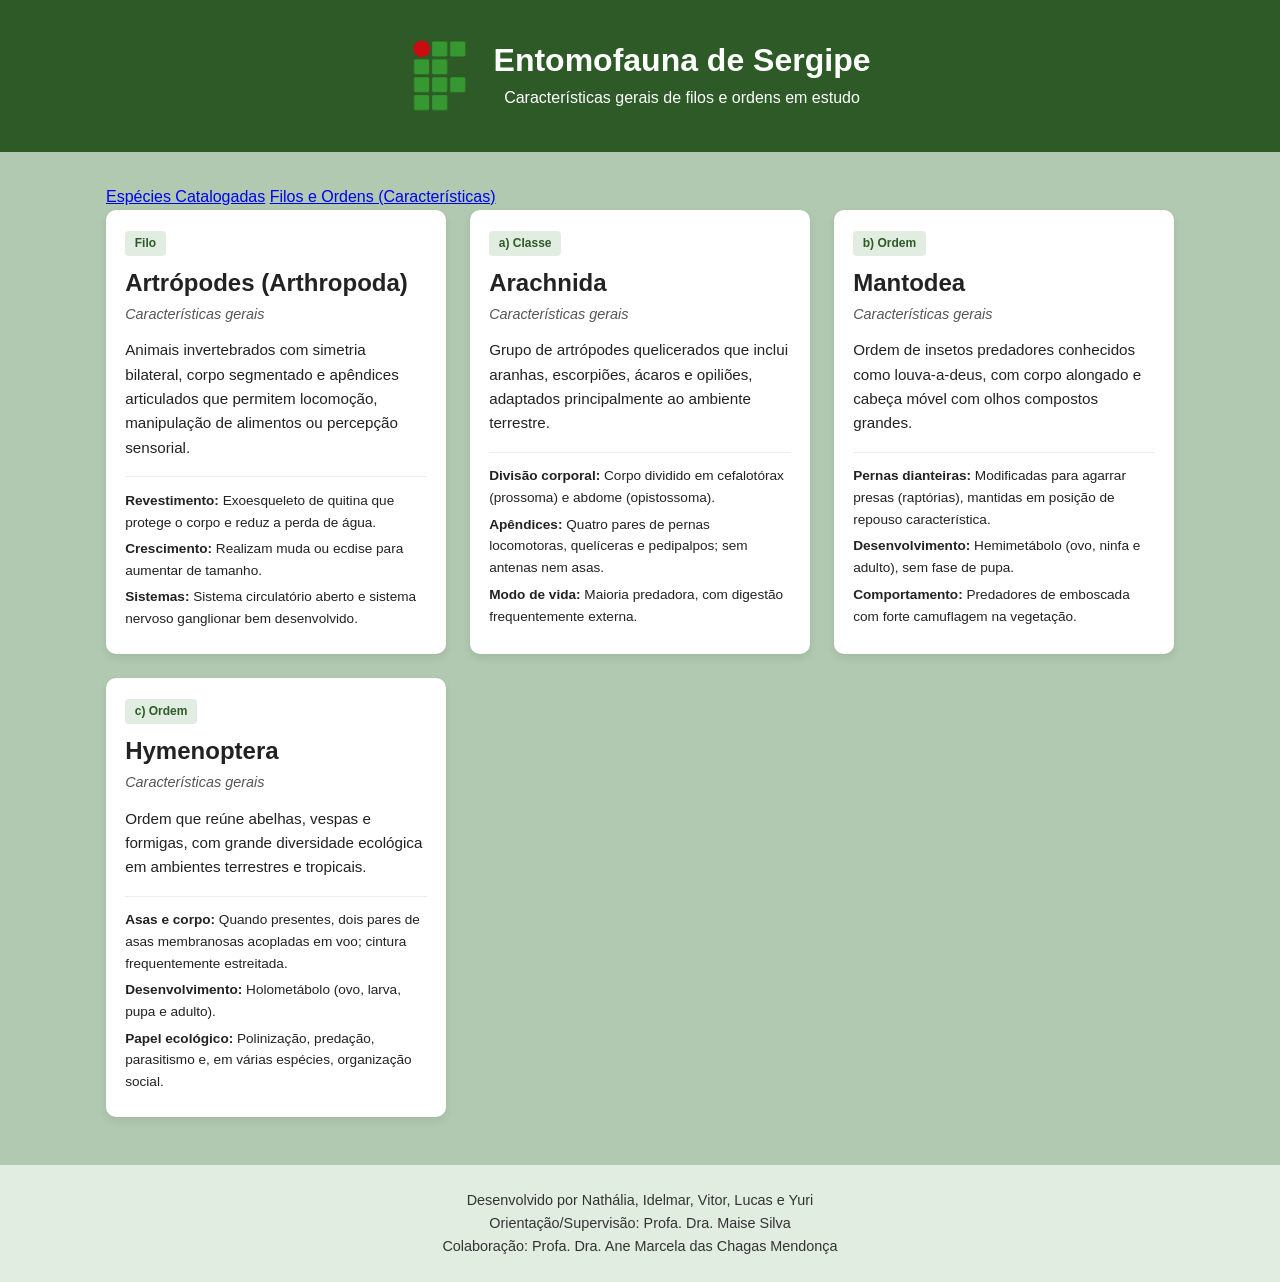
==== grupos.html @ 4290dea7 "add: create grupos.html for insect groups and characteristics" ====
<!DOCTYPE html>
<html lang="pt-BR">
<head>
    <meta charset="UTF-8">
    <meta name="viewport" content="width=device-width, initial-scale=1.0">
    <title>Filos e Ordens - Guia de Insetos de Itabaiana</title>
    <link rel="icon" type="image/png" href="imgs/favicon.ico">
    <link rel="stylesheet" href="style.css">
</head>
<body>

    <header>
        <img src="imgs/ifs.png" alt="Logo Entomofauna">
        <div class="header-texto">
            <h1>Entomofauna de Sergipe</h1>
            <p>Características gerais de filos e ordens em estudo</p>
        </div>
    </header>

    <main>
        <nav class="navegacao-secoes" aria-label="Seções do guia">
            <a href="index.html" class="btn-nav" data-nav="especies">Espécies Catalogadas</a>
            <a href="grupos.html" class="btn-nav ativo" data-nav="grupos">Filos e Ordens (Características)</a>
        </nav>

        <section class="grade-insetos" id="lista-grupos">
            <article class="card-inseto">
                <div class="card-conteudo">
                    <span class="tag-ordem">Filo</span>
                    <h2>Artrópodes (Arthropoda)</h2>
                    <p class="nome-cientifico">Características gerais</p>
                    <p class="descricao">Animais invertebrados com simetria bilateral, corpo segmentado e apêndices articulados que permitem locomoção, manipulação de alimentos ou percepção sensorial.</p>
                    <ul class="ficha-tecnica">
                        <li><strong>Revestimento:</strong> Exoesqueleto de quitina que protege o corpo e reduz a perda de água.</li>
                        <li><strong>Crescimento:</strong> Realizam muda ou ecdise para aumentar de tamanho.</li>
                        <li><strong>Sistemas:</strong> Sistema circulatório aberto e sistema nervoso ganglionar bem desenvolvido.</li>
                    </ul>
                </div>
            </article>

            <article class="card-inseto">
                <div class="card-conteudo">
                    <span class="tag-ordem">a) Classe</span>
                    <h2>Arachnida</h2>
                    <p class="nome-cientifico">Características gerais</p>
                    <p class="descricao">Grupo de artrópodes quelicerados que inclui aranhas, escorpiões, ácaros e opiliões, adaptados principalmente ao ambiente terrestre.</p>
                    <ul class="ficha-tecnica">
                        <li><strong>Divisão corporal:</strong> Corpo dividido em cefalotórax (prossoma) e abdome (opistossoma).</li>
                        <li><strong>Apêndices:</strong> Quatro pares de pernas locomotoras, quelíceras e pedipalpos; sem antenas nem asas.</li>
                        <li><strong>Modo de vida:</strong> Maioria predadora, com digestão frequentemente externa.</li>
                    </ul>
                </div>
            </article>

            <article class="card-inseto">
                <div class="card-conteudo">
                    <span class="tag-ordem">b) Ordem</span>
                    <h2>Mantodea</h2>
                    <p class="nome-cientifico">Características gerais</p>
                    <p class="descricao">Ordem de insetos predadores conhecidos como louva-a-deus, com corpo alongado e cabeça móvel com olhos compostos grandes.</p>
                    <ul class="ficha-tecnica">
                        <li><strong>Pernas dianteiras:</strong> Modificadas para agarrar presas (raptórias), mantidas em posição de repouso característica.</li>
                        <li><strong>Desenvolvimento:</strong> Hemimetábolo (ovo, ninfa e adulto), sem fase de pupa.</li>
                        <li><strong>Comportamento:</strong> Predadores de emboscada com forte camuflagem na vegetação.</li>
                    </ul>
                </div>
            </article>

            <article class="card-inseto">
                <div class="card-conteudo">
                    <span class="tag-ordem">c) Ordem</span>
                    <h2>Hymenoptera</h2>
                    <p class="nome-cientifico">Características gerais</p>
                    <p class="descricao">Ordem que reúne abelhas, vespas e formigas, com grande diversidade ecológica em ambientes terrestres e tropicais.</p>
                    <ul class="ficha-tecnica">
                        <li><strong>Asas e corpo:</strong> Quando presentes, dois pares de asas membranosas acopladas em voo; cintura frequentemente estreitada.</li>
                        <li><strong>Desenvolvimento:</strong> Holometábolo (ovo, larva, pupa e adulto).</li>
                        <li><strong>Papel ecológico:</strong> Polinização, predação, parasitismo e, em várias espécies, organização social.</li>
                    </ul>
                </div>
            </article>
        </section>
    </main>

    <footer>
        <p>Desenvolvido por Nathália, Idelmar, Vitor, Lucas e Yuri</p>
        <p>Orientação/Supervisão: Profa. Dra. Maise Silva</p>
        <p>Colaboração: Profa. Dra. Ane Marcela das Chagas Mendonça</p>
    </footer>

    <script src="script.js"></script>
</body>
</html>
---- style.css ----
:root {
    --cor-primaria: #2d5a27; /* Verde mata */
    --cor-secundaria: #4a7c44;
    --cor-fundo: #b0c9b0;
    --cor-texto: #222222;
    --cor-card: #ffffff;
}

* {
    box-sizing: border-box;
    margin: 0;
    padding: 0;
    font-family: 'Segoe UI', Tahoma, Geneva, Verdana, sans-serif;
}

body {
    background-color: var(--cor-fundo);
    color: var(--cor-texto);
    line-height: 1.6;
}

header {
    background-color: var(--cor-primaria);
    color: white;
    padding: 2.5rem 1rem;
    display: flex;
    justify-content: center; 
    align-items: center;     
    gap: 1.25rem;            
    flex-wrap: wrap;
}

header img {
    width: 64px;
    height: 72px;
    object-fit: cover;
}

.header-texto {
    text-align: center;
}

header h1 {
    font-size: 2rem;
    line-height: 1.2;
    margin-bottom: 0.35rem;
}

main {
    max-width: 1100px;
    margin: 2rem auto;
    padding: 0 1rem;
}

/* Barra de pesquisa e botões */
.controles {
    margin-bottom: 2rem;
    display: flex;
    flex-direction: column;
    gap: 1rem;
}

#campo-busca {
    width: 100%;
    padding: 0.8rem 1rem;
    font-size: 1rem;
    border: 2px solid #ccc;
    border-radius: 8px;
}

.filtros {
    display: flex;
    flex-wrap: wrap;
    gap: 0.5rem;
}

.btn-filtro {
    padding: 0.5rem 1rem;
    border: 1px solid var(--cor-primaria);
    background-color: white;
    color: var(--cor-primaria);
    border-radius: 20px;
    cursor: pointer;
    font-weight: 600;
    transition: 0.2s;
}

.btn-filtro:hover, .btn-filtro.ativo {
    background-color: var(--cor-primaria);
    color: white;
}

/* Grade de Cards */
.grade-insetos {
    display: grid;
    grid-template-columns: repeat(auto-fill, minmax(300px, 1fr));
    gap: 1.5rem;
}

.card-inseto {
    background: var(--cor-card);
    border-radius: 10px;
    overflow: hidden;
    box-shadow: 0 4px 8px rgba(0,0,0,0.08);
    transition: transform 0.2s;
}

.card-inseto:hover {
    transform: translateY(-4px);
}

.card-inseto img {
    width: 100%;
    height: 200px;
    object-fit: cover;
    background-color: #ddd;
}

.card-conteudo {
    padding: 1.2rem;
}

.tag-ordem {
    display: inline-block;
    background-color: #e2ede1;
    color: var(--cor-primaria);
    font-size: 0.75rem;
    font-weight: bold;
    padding: 0.2rem 0.6rem;
    border-radius: 4px;
    margin-bottom: 0.5rem;
}

.nome-cientifico {
    font-style: italic;
    color: #555;
    font-size: 0.9rem;
    margin-bottom: 0.8rem;
}

.descricao {
    font-size: 0.95rem;
    margin-bottom: 1rem;
}

.ficha-tecnica {
    list-style: none;
    font-size: 0.85rem;
    border-top: 1px solid #eee;
    padding-top: 0.8rem;
}

.ficha-tecnica li {
    margin-bottom: 0.3rem;
}

footer {
    text-align: center;
    padding: 1.5rem;
    margin-top: 3rem;
    background-color: #e2ede1;
    color: #333;
    font-size: 0.9rem;
}
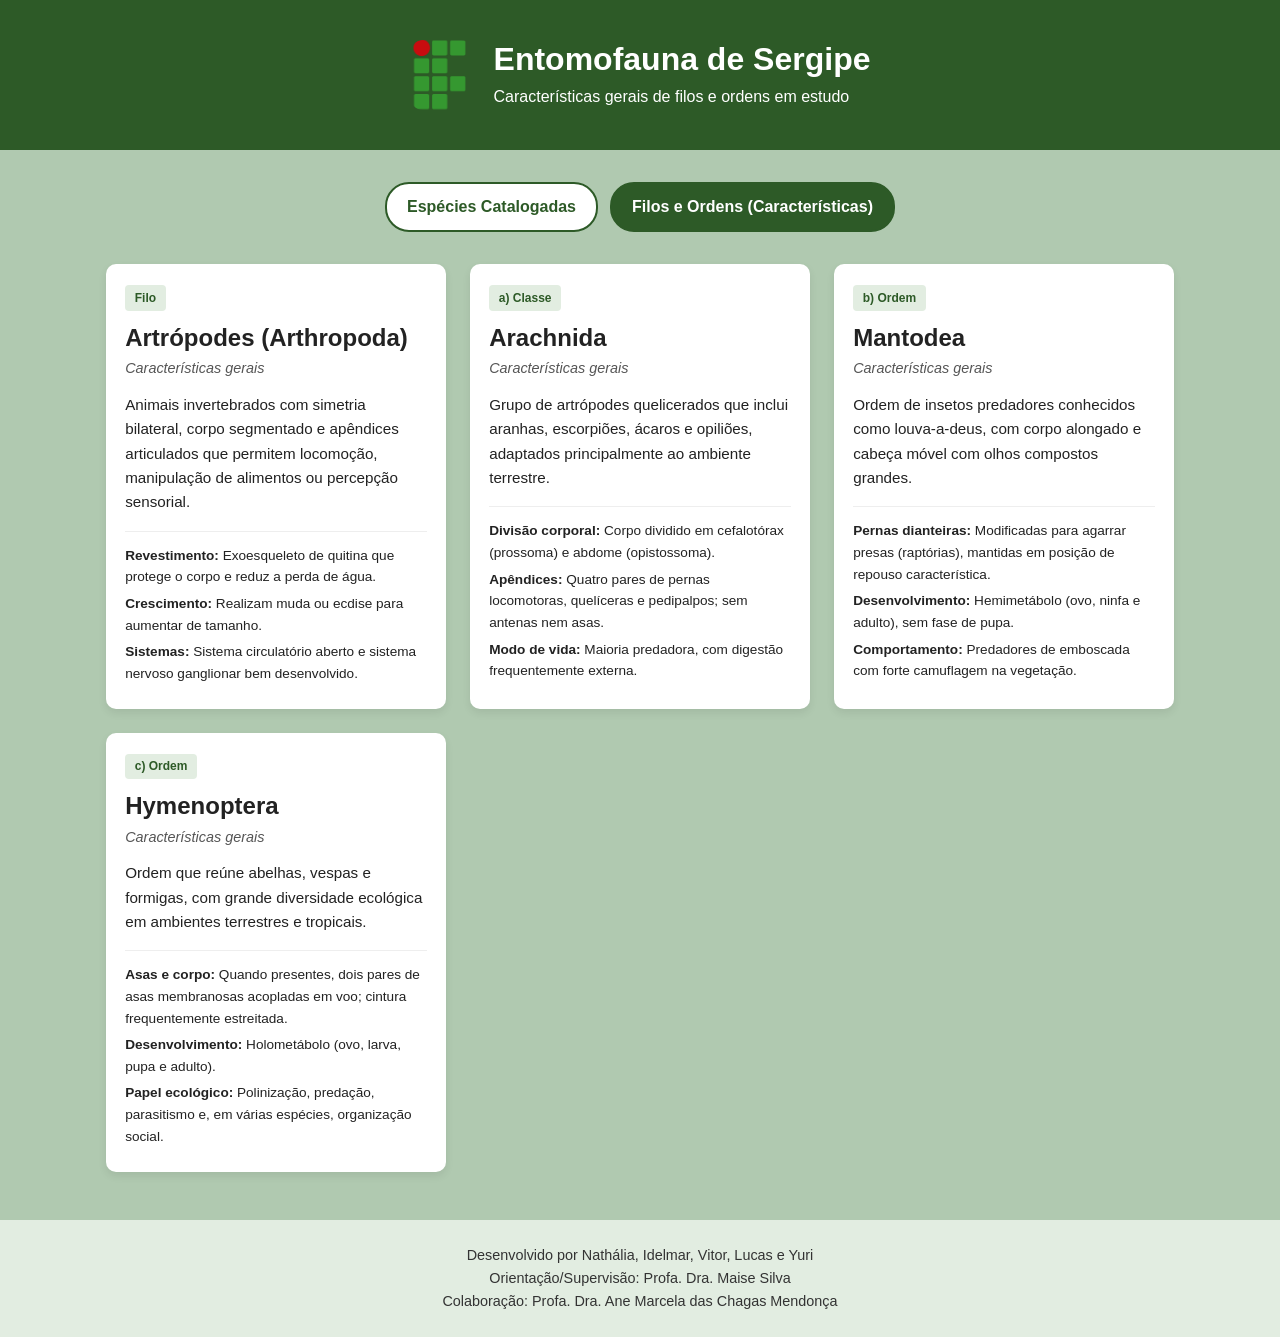
==== commit 57c2f584: "fix: update title in grupos.html for clarity" ====
--- a/grupos.html
+++ b/grupos.html
@@ -3,7 +3,7 @@
 <head>
     <meta charset="UTF-8">
     <meta name="viewport" content="width=device-width, initial-scale=1.0">
-    <title>Filos e Ordens - Guia de Insetos de Itabaiana</title>
+    <title>Filos e Ordens - Guia de Insetos</title>
     <link rel="icon" type="image/png" href="imgs/favicon.ico">
     <link rel="stylesheet" href="style.css">
 </head>
--- a/style.css
+++ b/style.css
@@ -24,20 +24,22 @@
     color: white;
     padding: 2.5rem 1rem;
     display: flex;
-    justify-content: center; 
-    align-items: center;     
-    gap: 1.25rem;            
+    justify-content: center;
+    align-items: center;
+    gap: 1.25rem;
     flex-wrap: wrap;
 }
 
 header img {
     width: 64px;
-    height: 72px;
+    height: 70px;
     object-fit: cover;
+    border-radius: 20%;
+    flex-shrink: 0;
 }
 
 .header-texto {
-    text-align: center;
+    text-align: left;
 }
 
 header h1 {
@@ -52,42 +54,30 @@
     padding: 0 1rem;
 }
 
-/* Barra de pesquisa e botões */
-.controles {
+/* Dois botões de navegação entre páginas */
+.navegacao-secoes {
+    display: flex;
+    flex-wrap: wrap;
+    justify-content: center;
+    gap: 0.75rem;
     margin-bottom: 2rem;
-    display: flex;
-    flex-direction: column;
-    gap: 1rem;
 }
 
-#campo-busca {
-    width: 100%;
-    padding: 0.8rem 1rem;
-    font-size: 1rem;
-    border: 2px solid #ccc;
-    border-radius: 8px;
+.btn-nav {
+    text-decoration: none;
+    padding: 0.65rem 1.25rem;
+    border: 2px solid var(--cor-primaria);
+    background-color: #ffffff;
+    color: var(--cor-primaria);
+    border-radius: 24px;
+    font-weight: 600;
+    transition: background-color 0.2s, color 0.2s;
 }
 
-.filtros {
-    display: flex;
-    flex-wrap: wrap;
-    gap: 0.5rem;
-}
-
-.btn-filtro {
-    padding: 0.5rem 1rem;
-    border: 1px solid var(--cor-primaria);
-    background-color: white;
-    color: var(--cor-primaria);
-    border-radius: 20px;
-    cursor: pointer;
-    font-weight: 600;
-    transition: 0.2s;
-}
-
-.btn-filtro:hover, .btn-filtro.ativo {
+.btn-nav:hover,
+.btn-nav.ativo {
     background-color: var(--cor-primaria);
-    color: white;
+    color: #ffffff;
 }
 
 /* Grade de Cards */
@@ -101,7 +91,7 @@
     background: var(--cor-card);
     border-radius: 10px;
     overflow: hidden;
-    box-shadow: 0 4px 8px rgba(0,0,0,0.08);
+    box-shadow: 0 4px 8px rgba(0, 0, 0, 0.08);
     transition: transform 0.2s;
 }
 
@@ -161,4 +151,4 @@
     background-color: #e2ede1;
     color: #333;
     font-size: 0.9rem;
-}       +}
